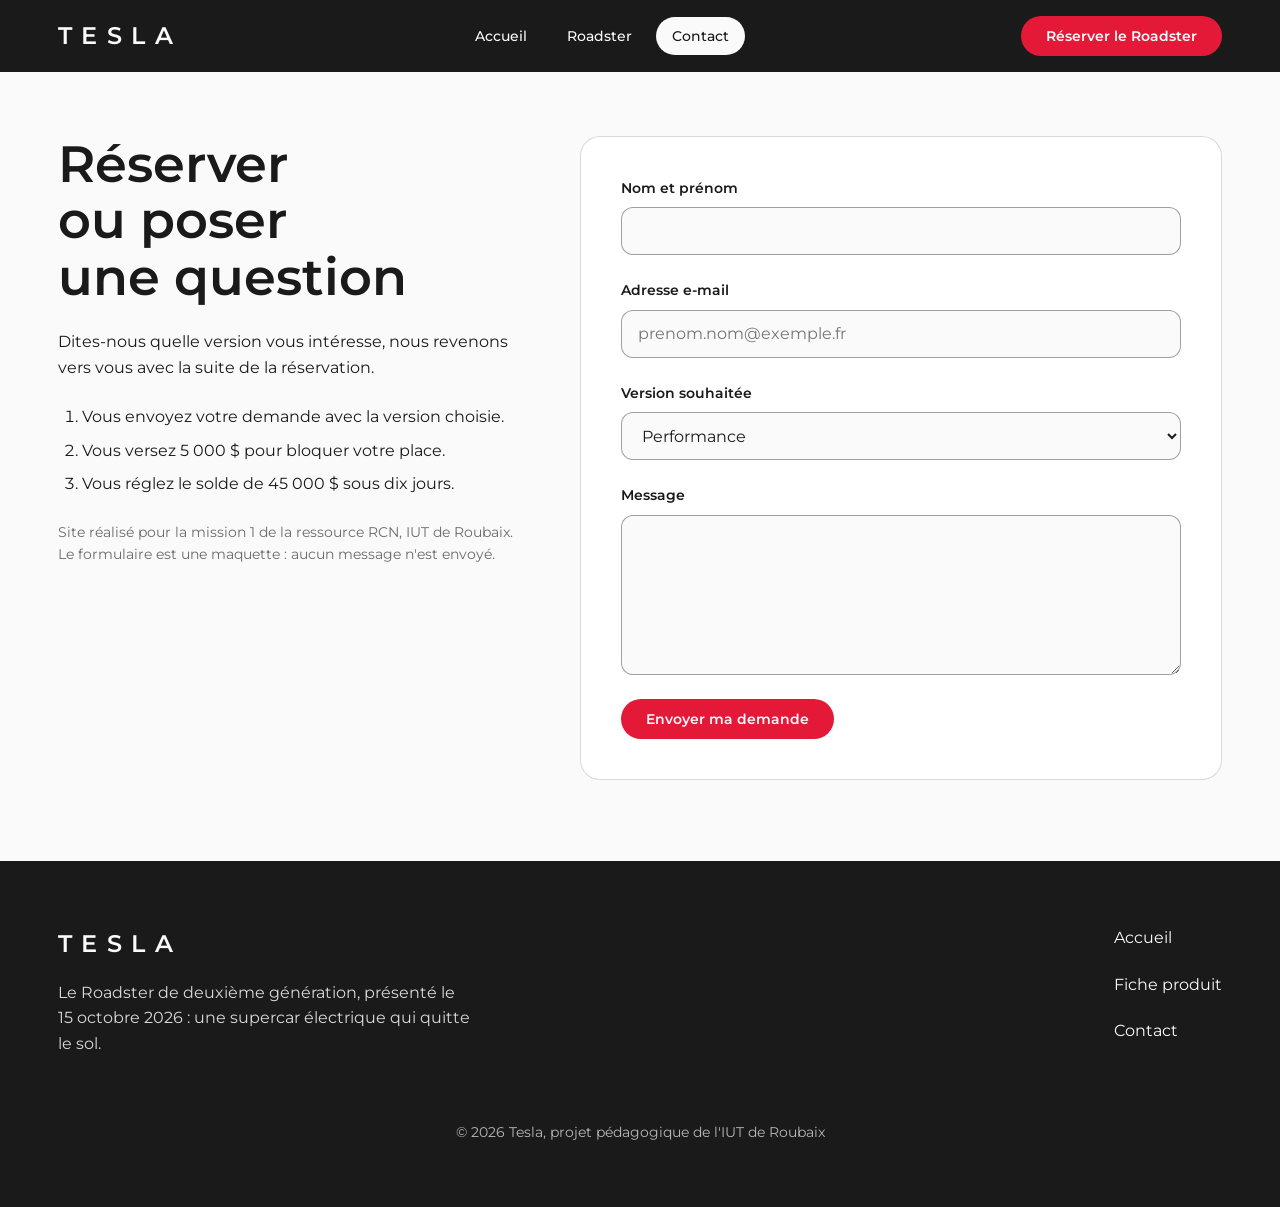
==== fr/contact.html @ 13b69585 "Site Tesla Roadster, mission 1 de RCN (IUT de Roubaix) Co-Authored-By: Claude Sonnet 5.5 <noreply@an" ====
<!doctype html>
<html lang="fr">
<head>
<meta charset="utf-8">
<meta name="viewport" content="width=device-width, initial-scale=1">
<title>Contact Tesla Roadster</title>
<meta name="description" content="Réserver le Tesla Roadster ou poser une question sur les versions et la production.">
<link rel="icon" href="data:image/svg+xml,%3Csvg xmlns='http://www.w3.org/2000/svg' viewBox='0 0 64 64'%3E%3Crect width='64' height='64' rx='14' fill='%231A1A1A'/%3E%3Cpath d='M12 20h40v8H36v22h-8V28H12z' fill='%23E31937'/%3E%3C/svg%3E">
<link rel="preconnect" href="https://fonts.googleapis.com">
<link rel="preconnect" href="https://fonts.gstatic.com" crossorigin>
<link href="https://fonts.googleapis.com/css2?family=Montserrat:wght@400;500;600&display=swap" rel="stylesheet">
<link rel="stylesheet" href="style.css">
</head>
<body>
<header class="nav">
  <a class="marque" href="index.html">TESLA</a>
  <nav aria-label="Navigation principale"><ul>
    <li><a href="index.html">Accueil</a></li>
    <li><a href="roadster.html">Roadster</a></li>
    <li><a href="contact.html" aria-current="page">Contact</a></li>
  </ul></nav>
  <a class="btn btn-primaire" href="contact.html">Réserver le Roadster</a>
</header>
<main>
<section class="contact sur-clair">
  <div class="texte">
    <h1>Réserver ou poser une question</h1>
    <p>Dites-nous quelle version vous intéresse, nous revenons vers vous avec la suite de la réservation.</p>
    <ol>
      <li>Vous envoyez votre demande avec la version choisie.</li>
      <li>Vous versez 5&nbsp;000&nbsp;$ pour bloquer votre place.</li>
      <li>Vous réglez le solde de 45&nbsp;000&nbsp;$ sous dix jours.</li>
    </ol>
    <p class="notes">Site réalisé pour la mission 1 de la ressource RCN, IUT de Roubaix. Le formulaire est une maquette : aucun message n'est envoyé.</p>
  </div>
  <form id="form" novalidate>
    <label>Nom et prénom
      <input type="text" name="nom" required autocomplete="name">
      <span class="erreur">Indiquez votre nom et prénom.</span>
    </label>
    <label>Adresse e-mail
      <input type="email" name="email" required autocomplete="email" placeholder="prenom.nom@exemple.fr">
      <span class="erreur">Indiquez une adresse e-mail valide, par exemple prenom.nom@exemple.fr.</span>
    </label>
    <label>Version souhaitée
      <select name="version">
        <option>Performance</option>
        <option>Thrust</option>
        <option>Rocket</option>
        <option>Je ne sais pas encore</option>
      </select>
    </label>
    <label>Message
      <textarea name="message"></textarea>
    </label>
    <button class="btn btn-primaire" type="submit">Envoyer ma demande</button>
    <p class="confirmation" id="ok" role="status">Merci, votre demande est prise en compte. Rappel : ce formulaire est une maquette, rien n'a été envoyé.</p>
  </form>
</section>
</main>
<footer class="pied">
  <div class="colonnes">
    <div>
      <a class="marque" href="index.html">TESLA</a>
      <p class="pos">Le Roadster de deuxième génération, présenté le 15 octobre 2026 : une supercar électrique qui quitte le sol.</p>
    </div>
    <ul>
      <li><a href="index.html">Accueil</a></li>
      <li><a href="roadster.html">Fiche produit</a></li>
      <li><a href="contact.html">Contact</a></li>
    </ul>
  </div>
  <p class="copy">© 2026 Tesla, projet pédagogique de l'IUT de Roubaix</p>
</footer>
<script>
const f = document.getElementById('form'), ok = document.getElementById('ok');
f.addEventListener('submit', e => {
  e.preventDefault();
  let bon = true;
  [f.nom, f.email].forEach(c => {
    const valide = c.type === 'email' ? /^[^@\s]+@[^@\s]+\.[^@\s]+$/.test(c.value) : c.value.trim().length > 1;
    c.classList.toggle('invalide', !valide);
    if (!valide) bon = false;
  });
  ok.classList.toggle('visible', bon);
});
</script>
</body>
</html>
---- fr/style.css ----
/* Palette : noir et blanc universels + un rouge d'action (3 couleurs au total avec le gris de texte secondaire) */
:root {
  --noir: #1A1A1A;
  --blanc: #FAFAFA;
  --rouge: #E31937;
  --gris: #6B6B6B;
  --r: 20px;
  --pad: clamp(24px, 4.5vw, 68px);
  --section: clamp(48px, 6.4vw, 96px);
}

* { box-sizing: border-box; margin: 0; padding: 0; }
html { scroll-behavior: smooth; }
body {
  font-family: "Montserrat", system-ui, sans-serif;
  font-size: 16px;
  line-height: 1.6;
  color: var(--noir);
  background: var(--blanc);
}
img { display: block; max-width: 100%; height: auto; }
a { color: inherit; text-decoration: none; }
h1, h2, h3 { font-weight: 600; line-height: 1.1; text-wrap: balance; }
p { text-wrap: pretty; }

/* Navigation */
.nav {
  position: sticky; top: 0; z-index: 10;
  display: flex; align-items: center; justify-content: space-between; gap: 24px;
  padding: 16px var(--pad);
  background: var(--noir); color: var(--blanc);
}
.nav .marque { font-weight: 600; font-size: 24px; letter-spacing: 0.4em; }
.nav ul { display: flex; gap: 8px; list-style: none; margin-left: auto; }
.nav li a { display: block; padding: 8px 16px; border-radius: 999px; font-size: 14px; font-weight: 500; transition: background .2s; }
.nav li a:hover { background: rgba(250,250,250,.14); }
.nav li a[aria-current="page"] { background: var(--blanc); color: var(--noir); }

/* Boutons : hauteur 40, texte 14 */
.btn {
  display: inline-flex; align-items: center; justify-content: center;
  height: 40px; padding: 0 24px; border-radius: 999px;
  font: 600 14px "Montserrat", sans-serif; white-space: nowrap; cursor: pointer;
  border: 1px solid transparent; transition: background .2s, color .2s, border-color .2s;
}
.btn-primaire { background: var(--rouge); color: var(--blanc); }
.btn-primaire:hover { background: #C21430; }
.btn-secondaire { border-color: currentColor; background: transparent; }
.btn-secondaire:hover { background: rgba(250,250,250,.14); }
.sur-clair .btn-secondaire:hover { background: rgba(26,26,26,.08); }
.btn:focus-visible, .nav a:focus-visible, input:focus-visible, select:focus-visible, textarea:focus-visible { outline: 2px solid var(--rouge); outline-offset: 2px; }
.nav .btn { height: 40px; }

/* Sections */
.sec { padding: var(--section) var(--pad); }
.sec-noire { background: var(--noir); color: var(--blanc); }
.sec-court { padding-block: 64px; }
.notes { font-size: 14px; color: var(--gris); }
.sec-noire .notes { color: rgba(250,250,250,.7); }

/* Hero : image à droite, texte à gauche */
.hero {
  min-height: calc(100dvh - 72px);
  display: grid; grid-template-columns: 5fr 7fr; gap: 64px; align-items: center;
  padding: 64px var(--pad);
  background: var(--noir); color: var(--blanc);
}
.hero h1 { font-size: clamp(40px, 5.2vw, 80px); }
.hero p { margin-top: 24px; font-size: 18px; max-width: 32em; }
.hero .actions { display: flex; flex-wrap: wrap; gap: 16px; margin-top: 40px; }
.hero img { width: 100%; aspect-ratio: 16 / 9; object-fit: cover; border-radius: var(--r); }

/* Chiffres : nus, sans cadre */
.chiffres { display: grid; grid-template-columns: repeat(4, 1fr); gap: 48px 24px; }
.chiffres strong { display: block; font-size: clamp(32px, 4vw, 56px); font-weight: 600; line-height: 1.1; }
.chiffres span { display: block; margin-top: 8px; }
.chiffres + .notes { margin-top: 48px; }

/* Texte + image */
.duo { display: grid; grid-template-columns: 1fr 1fr; gap: 64px; align-items: center; }
.duo img { width: 100%; border-radius: var(--r); aspect-ratio: 3 / 2; object-fit: cover; }
.duo h2 { font-size: clamp(28px, 3.2vw, 48px); }
.duo p { margin-top: 24px; max-width: 34em; }
.duo ul { margin-top: 24px; padding-left: 24px; }
.duo li + li { margin-top: 8px; }

/* Versions : lignes alignées */
.titre-centre { text-align: center; max-width: 30em; margin: 0 auto 48px; }
.titre-centre h2 { font-size: clamp(28px, 3.2vw, 48px); }
.titre-centre p { margin-top: 16px; }
.versions { display: grid; gap: 16px; }
.version { display: grid; grid-template-columns: 1fr 2fr 200px; gap: 24px; align-items: center; padding: 32px; border-radius: var(--r); background: #fff; border: 1px solid rgba(26,26,26,.16); }
.version h3 { font-size: 24px; }
.version .temps { font-size: 24px; font-weight: 600; white-space: nowrap; text-align: right; }
.version.pleine { background: var(--noir); color: var(--blanc); border-color: var(--noir); }
.version.pleine p { color: rgba(250,250,250,.85); }

/* Bandeau d'action */
.action-panneau { display: flex; align-items: center; justify-content: space-between; gap: 48px; flex-wrap: wrap; }
.action-panneau h2 { font-size: clamp(28px, 3.2vw, 48px); max-width: 16em; }
.action-panneau p { margin-top: 16px; max-width: 34em; }

/* Fiche produit */
.fiche { display: grid; grid-template-columns: 7fr 5fr; gap: 64px; align-items: start; padding: 64px var(--pad) var(--section); }
.galerie .principale { width: 100%; aspect-ratio: 16 / 9; object-fit: cover; border-radius: var(--r); }
.galerie .vignettes { display: grid; grid-template-columns: repeat(3, 1fr); gap: 16px; margin-top: 16px; }
.galerie .vignettes img { width: 100%; aspect-ratio: 4 / 3; object-fit: cover; border-radius: var(--r); }
.fiche h1 { font-size: clamp(36px, 4vw, 64px); }
.fiche .prix { margin-top: 24px; font-size: 32px; font-weight: 600; }
.fiche .prix-note { margin-top: 8px; }
.fiche .intro { margin-top: 24px; }
.essentiel { margin-top: 32px; display: grid; gap: 0; }
.essentiel div { display: flex; justify-content: space-between; gap: 24px; padding: 16px 0; border-bottom: 1px solid rgba(26,26,26,.16); }
.essentiel div:first-child { border-top: 1px solid rgba(26,26,26,.16); }
.essentiel dt { color: var(--gris); }
.essentiel dd { font-weight: 600; text-align: right; }
.fiche .btn { margin-top: 40px; }

.tableau { width: 100%; border-collapse: collapse; }
.tableau th, .tableau td { text-align: left; padding: 16px 24px 16px 0; border-bottom: 1px solid rgba(26,26,26,.16); vertical-align: top; }
.tableau th { font-weight: 600; }
.tableau thead th { border-bottom: 1px solid var(--noir); }
.titre-gauche { font-size: clamp(28px, 3.2vw, 48px); margin-bottom: 48px; }

.savoir { display: grid; grid-template-columns: repeat(3, 1fr); gap: 24px; }
.savoir article { padding: 32px; border-radius: var(--r); background: transparent; color: var(--blanc); border: 1px solid rgba(250,250,250,.4); }
.savoir article:nth-child(2) { background: #fff; color: var(--noir); border: 1px solid rgba(26,26,26,.16); }
.savoir article:nth-child(3) { background: var(--rouge); color: var(--blanc); border-color: var(--rouge); }
.savoir h3 { font-size: 24px; }
.savoir p { margin-top: 16px; }

/* Contact */
.contact { display: grid; grid-template-columns: 5fr 7fr; gap: 64px; align-items: start; padding: 64px var(--pad) var(--section); }
.contact h1 { font-size: clamp(36px, 4vw, 64px); }
.contact .texte p { margin-top: 24px; }
.contact .texte ol { margin-top: 24px; padding-left: 24px; }
.contact .texte li + li { margin-top: 8px; }
form { display: grid; gap: 24px; padding: 40px; border-radius: var(--r); background: #fff; border: 1px solid rgba(26,26,26,.16); }
label { display: grid; gap: 8px; font-weight: 600; font-size: 14px; }
input, select, textarea {
  font: 400 16px "Montserrat", sans-serif; color: var(--noir);
  height: 48px; padding: 0 16px; border-radius: 12px; border: 1px solid rgba(26,26,26,.4); background: var(--blanc);
}
textarea { height: 160px; padding: 16px; resize: vertical; }
.erreur { display: none; color: var(--rouge); font-weight: 500; }
.invalide + .erreur { display: block; }
.invalide { border-color: var(--rouge); }
.confirmation { display: none; padding: 24px; border-radius: 12px; background: var(--noir); color: var(--blanc); }
.confirmation.visible { display: block; }
form .btn { justify-self: start; }

/* Pied de page */
.pied { padding: 64px var(--pad); background: var(--noir); color: var(--blanc); }
.pied .colonnes { display: flex; justify-content: space-between; gap: 48px; flex-wrap: wrap; }
.pied .marque { font-weight: 600; font-size: 24px; letter-spacing: 0.4em; }
.pied p.pos { margin-top: 16px; max-width: 26em; color: rgba(250,250,250,.85); }
.pied ul { list-style: none; display: grid; gap: 8px; }
.pied ul a:hover { color: var(--rouge); }
.pied .copy { margin-top: 64px; text-align: center; font-size: 14px; color: rgba(250,250,250,.7); }

/* Mouvement : arrivée douce, repli sans animation */
@media (prefers-reduced-motion: no-preference) {
  .hero > *, .sec > *, .fiche > *, .contact > * { animation: arrive .7s ease both; }
  .hero > *:nth-child(2), .sec > *:nth-child(2), .fiche > *:nth-child(2), .contact > *:nth-child(2) { animation-delay: 90ms; }
  @keyframes arrive { from { opacity: 0; transform: translateY(16px); } to { opacity: 1; transform: none; } }
}

@media (max-width: 1000px) {
  .hero, .duo, .fiche, .contact { grid-template-columns: 1fr; gap: 48px; }
  .hero { min-height: auto; }
  .chiffres { grid-template-columns: repeat(2, 1fr); }
  .version { grid-template-columns: 1fr; gap: 16px; }
  .version .temps { text-align: left; }
  .savoir { grid-template-columns: 1fr; }
}
@media (max-width: 640px) {
  .nav { flex-wrap: wrap; justify-content: center; }
  .nav ul { margin-left: 0; }
  .nav .btn { display: none; }
  .nav .marque { font-size: 20px; }
  form { padding: 24px; }
  .version { padding: 24px; }
  .essentiel div { flex-direction: column; gap: 8px; }
  .essentiel dd { text-align: left; }
  .tableau, .tableau tbody, .tableau tr, .tableau td, .tableau th { display: block; }
  .tableau thead { display: none; }
  .tableau tr { padding: 16px 0; border-bottom: 1px solid rgba(26,26,26,.16); }
  .tableau td, .tableau th { border: 0; padding: 4px 0; }
}
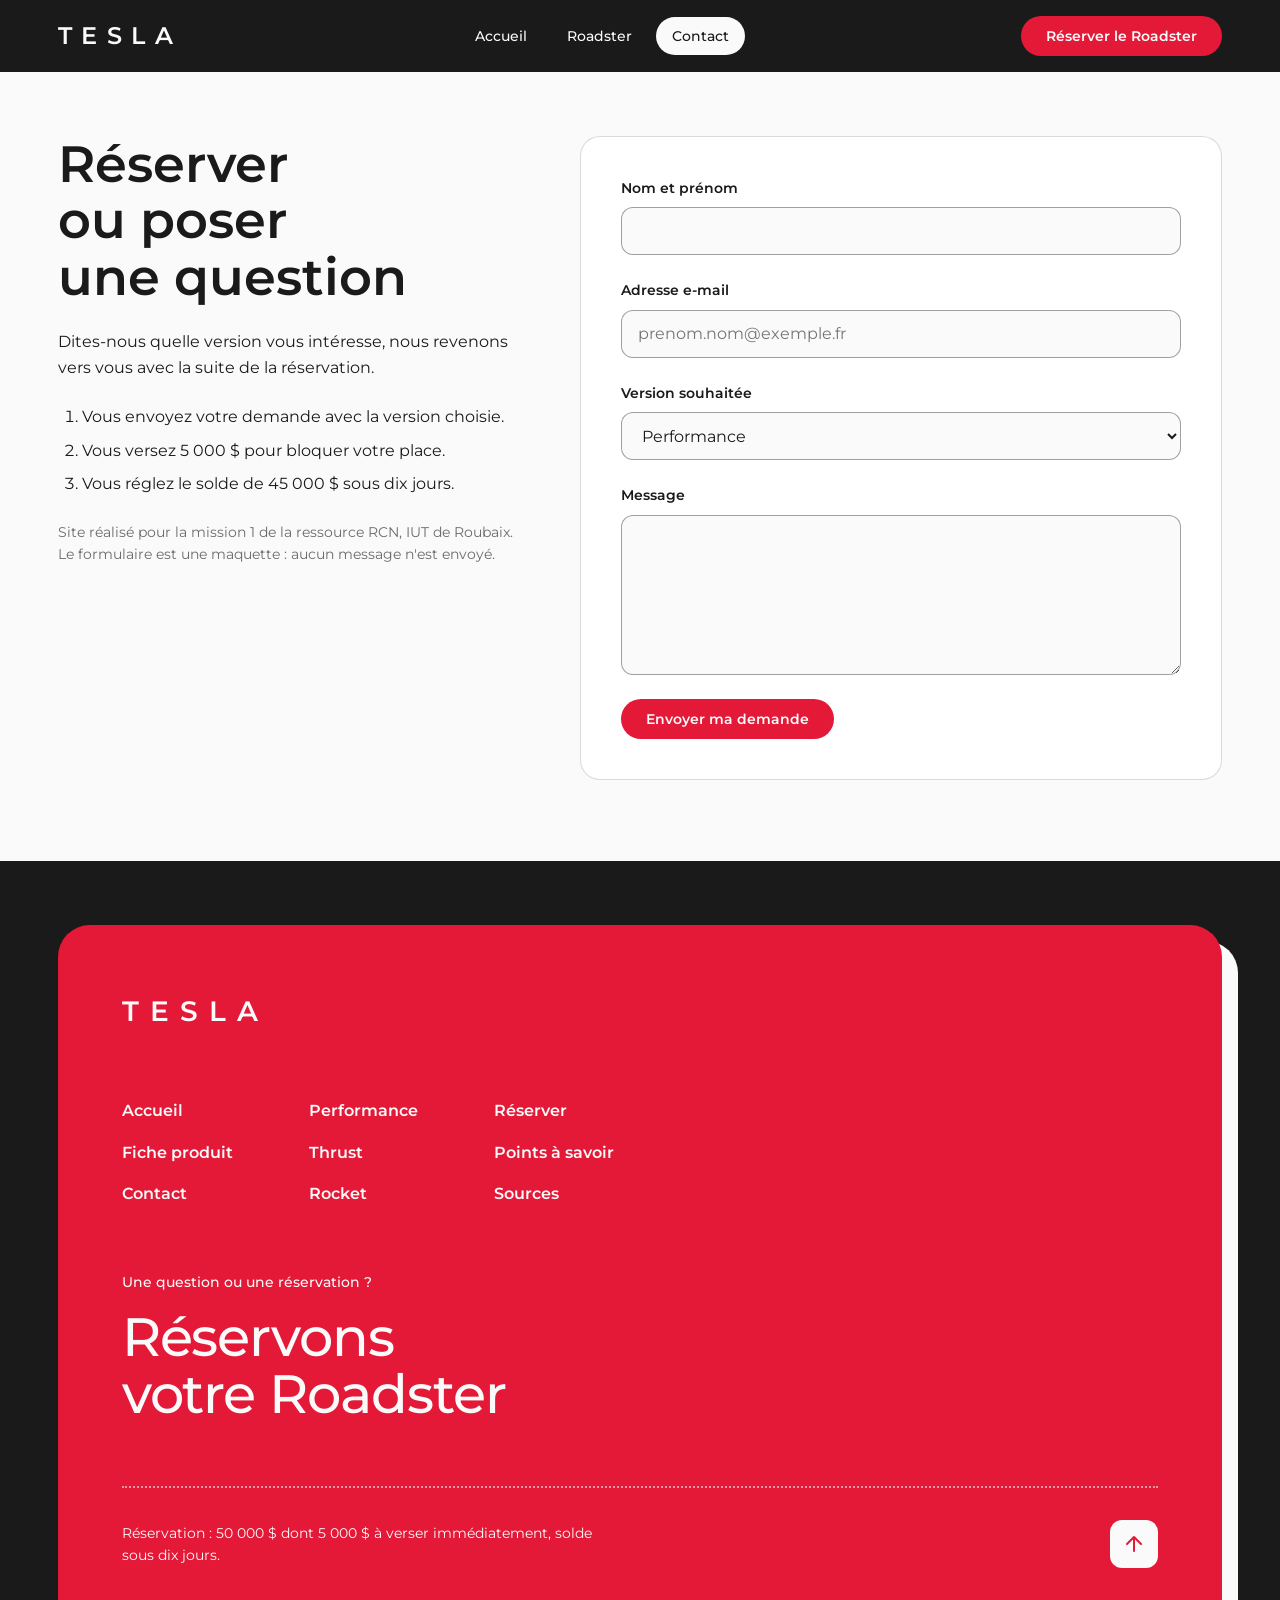
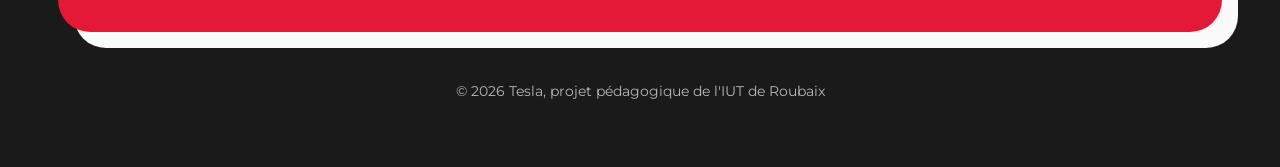
==== commit 3191c234: "Image hero nette et nouveau footer Co-Authored-By: Claude Sonnet 5.5 <noreply@anthropic.com>" ====
--- a/fr/contact.html
+++ b/fr/contact.html
@@ -12,7 +12,7 @@
 <link rel="stylesheet" href="style.css">
 </head>
 <body>
-<header class="nav">
+<header class="nav" id="haut">
   <a class="marque" href="index.html">TESLA</a>
   <nav aria-label="Navigation principale"><ul>
     <li><a href="index.html">Accueil</a></li>
@@ -59,16 +59,40 @@
 </section>
 </main>
 <footer class="pied">
-  <div class="colonnes">
-    <div>
-      <a class="marque" href="index.html">TESLA</a>
-      <p class="pos">Le Roadster de deuxième génération, présenté le 15 octobre 2026 : une supercar électrique qui quitte le sol.</p>
+  <div class="carte">
+    <div class="carte-haut">
+      <div class="carte-gauche">
+        <a class="marque" href="index.html">TESLA</a>
+        <nav class="liens" aria-label="Pied de page">
+          <ul>
+            <li><a href="index.html">Accueil</a></li>
+            <li><a href="roadster.html">Fiche produit</a></li>
+            <li><a href="contact.html">Contact</a></li>
+          </ul>
+          <ul>
+            <li><a href="roadster.html">Performance</a></li>
+            <li><a href="roadster.html">Thrust</a></li>
+            <li><a href="roadster.html">Rocket</a></li>
+          </ul>
+          <ul>
+            <li><a href="contact.html">Réserver</a></li>
+            <li><a href="roadster.html">Points à savoir</a></li>
+            <li><a href="roadster.html">Sources</a></li>
+          </ul>
+        </nav>
+      </div>
+      <a class="carte-appel" href="contact.html">
+        <span class="petit">Une question ou une réservation ?</span>
+        <span class="grand">Réservons votre Roadster</span>
+      </a>
     </div>
-    <ul>
-      <li><a href="index.html">Accueil</a></li>
-      <li><a href="roadster.html">Fiche produit</a></li>
-      <li><a href="contact.html">Contact</a></li>
-    </ul>
+    <div class="pointille" aria-hidden="true"></div>
+    <div class="carte-bas">
+      <p>Réservation : 50&nbsp;000&nbsp;$ dont 5&nbsp;000&nbsp;$ à verser immédiatement, solde sous dix jours.</p>
+      <a class="haut" href="#haut" aria-label="Retour en haut de la page">
+        <svg viewBox="0 0 24 24" width="24" height="24" fill="none" stroke="currentColor" stroke-width="2" stroke-linecap="round" stroke-linejoin="round" aria-hidden="true"><path d="M12 19V5M5 12l7-7 7 7"/></svg>
+      </a>
+    </div>
   </div>
   <p class="copy">© 2026 Tesla, projet pédagogique de l'IUT de Roubaix</p>
 </footer>
--- a/fr/style.css
+++ b/fr/style.css
@@ -149,14 +149,28 @@
 .confirmation.visible { display: block; }
 form .btn { justify-self: start; }
 
-/* Pied de page */
+/* Pied de page : grande carte rouge sur fond noir */
 .pied { padding: 64px var(--pad); background: var(--noir); color: var(--blanc); }
-.pied .colonnes { display: flex; justify-content: space-between; gap: 48px; flex-wrap: wrap; }
-.pied .marque { font-weight: 600; font-size: 24px; letter-spacing: 0.4em; }
-.pied p.pos { margin-top: 16px; max-width: 26em; color: rgba(250,250,250,.85); }
-.pied ul { list-style: none; display: grid; gap: 8px; }
-.pied ul a:hover { color: var(--rouge); }
-.pied .copy { margin-top: 64px; text-align: center; font-size: 14px; color: rgba(250,250,250,.7); }
+.carte { background: var(--rouge); color: var(--blanc); border-radius: 32px; padding: 64px; box-shadow: 16px 16px 0 var(--blanc); }
+.carte-haut { display: flex; justify-content: space-between; align-items: flex-end; gap: 64px; flex-wrap: wrap; }
+.carte-gauche { display: grid; gap: 64px; }
+.pied .marque { font-weight: 600; font-size: 28px; letter-spacing: 0.4em; }
+.liens { display: flex; gap: 64px; flex-wrap: wrap; }
+.liens ul { list-style: none; display: grid; gap: 16px; }
+.liens a { font-weight: 600; font-size: 16px; padding: 4px 12px; margin-left: -12px; border-radius: 999px; transition: background .2s; }
+.liens a:hover { background: rgba(250,250,250,.2); }
+.carte-appel { display: grid; gap: 16px; max-width: 40rem; }
+.carte-appel .petit { font-size: 14px; font-weight: 500; }
+.carte-appel .grand { font-size: clamp(36px, 4.2vw, 64px); font-weight: 500; line-height: 1.05; letter-spacing: -0.02em; text-wrap: balance; transition: opacity .2s; }
+.carte-appel:hover .grand { opacity: .85; }
+.pointille { height: 0; margin: 64px 0 32px; border-top: 2px dotted rgba(250,250,250,.55); }
+.carte-bas { display: flex; align-items: center; justify-content: space-between; gap: 32px; flex-wrap: wrap; }
+.carte-bas p { font-size: 14px; max-width: 34em; }
+.haut { display: inline-flex; align-items: center; justify-content: center; width: 48px; height: 48px; border-radius: 12px; background: var(--blanc); color: var(--rouge); transition: background .2s; }
+.haut:hover { background: rgba(250,250,250,.85); }
+.haut:focus-visible { outline: 2px solid var(--blanc); outline-offset: 4px; }
+.pied .copy { margin-top: 48px; text-align: center; font-size: 14px; color: rgba(250,250,250,.7); }
+@media (max-width: 1000px) { .carte { padding: 40px 24px; box-shadow: 8px 8px 0 var(--blanc); border-radius: 24px; } .carte-gauche { gap: 40px; } .liens { gap: 32px; } .pointille { margin: 40px 0 24px; } }
 
 /* Mouvement : arrivée douce, repli sans animation */
 @media (prefers-reduced-motion: no-preference) {
@@ -187,3 +201,14 @@
   .tableau tr { padding: 16px 0; border-bottom: 1px solid rgba(26,26,26,.16); }
   .tableau td, .tableau th { border: 0; padding: 4px 0; }
 }
+
+/* Accueil : hero plein écran, menu en verre par-dessus l'image */
+.accueil .nav { position: fixed; left: 0; right: 0; background: rgba(26,26,26,.28); backdrop-filter: blur(14px); -webkit-backdrop-filter: blur(14px); }
+.hero-plein { position: relative; min-height: 100dvh; display: flex; align-items: flex-end; padding: 128px var(--pad) 64px; color: var(--blanc); background: var(--noir); overflow: hidden; }
+.hero-plein > img { position: absolute; inset: 0; width: 100%; height: 100%; object-fit: cover; object-position: 50% 50%; }
+.hero-plein::after { content: ""; position: absolute; left: 0; right: 0; bottom: 0; height: 62%; background: linear-gradient(to top, rgba(26,26,26,.92), rgba(26,26,26,0)); }
+.hero-texte { position: relative; z-index: 1; max-width: 46rem; }
+.hero-texte h1 { font-size: clamp(40px, 5.6vw, 88px); }
+.hero-texte p { margin-top: 24px; font-size: 18px; max-width: 34em; }
+.hero-texte .actions { display: flex; flex-wrap: wrap; gap: 16px; margin-top: 40px; }
+@media (max-width: 640px) { .hero-plein { padding-top: 160px; } .hero-plein > img { object-position: 82% 50%; } }
